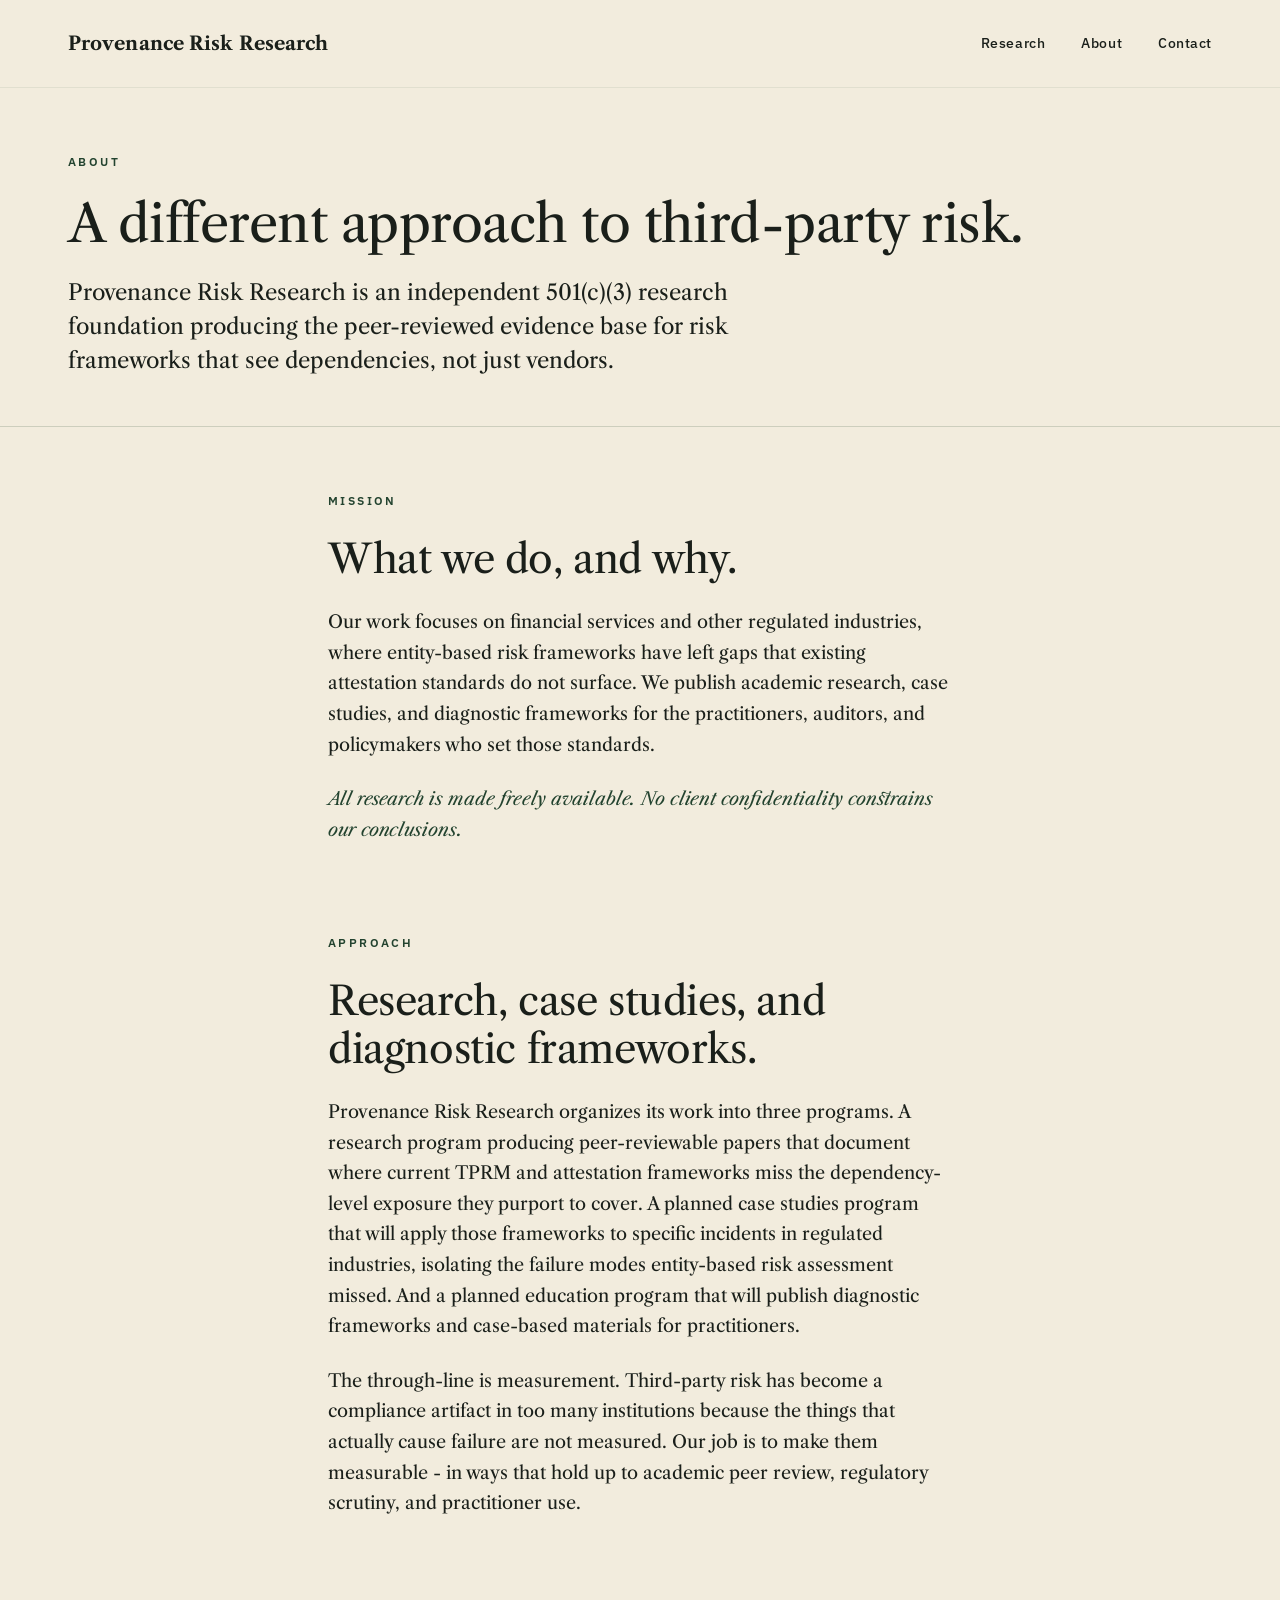
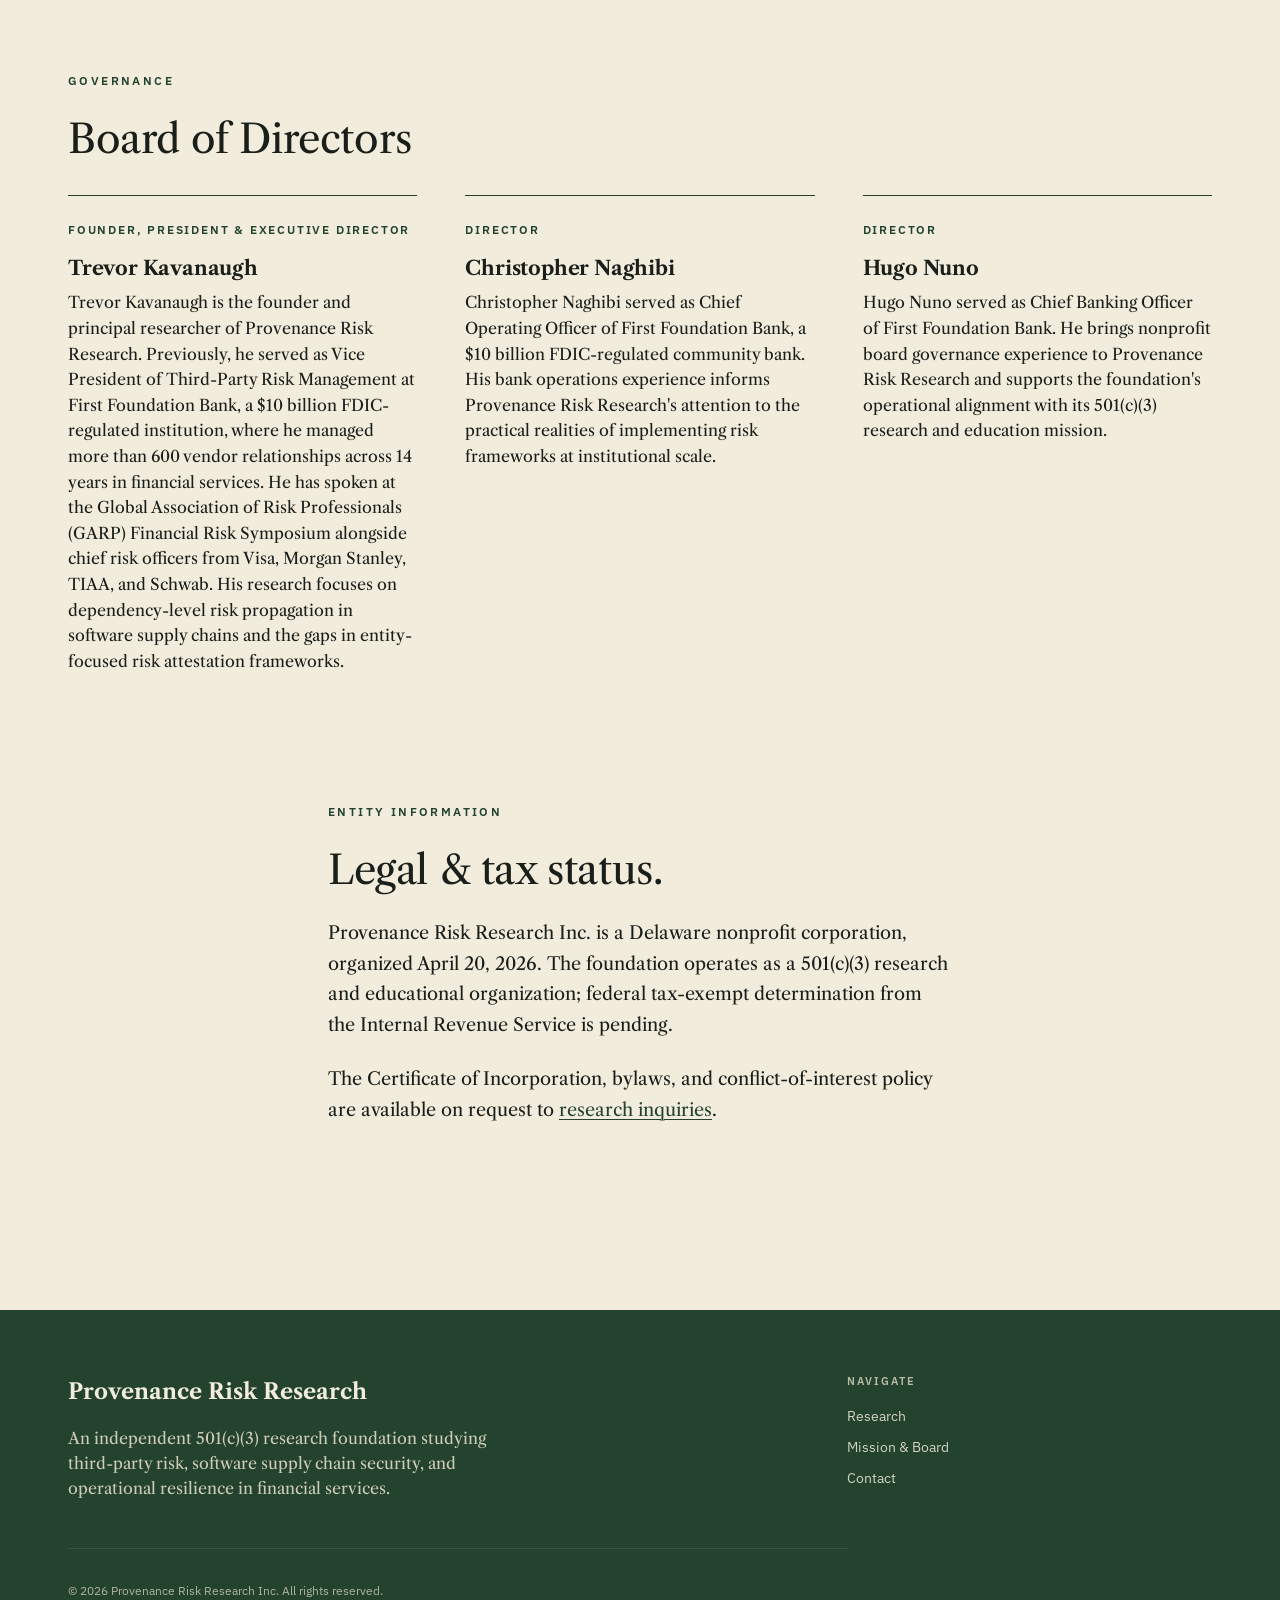
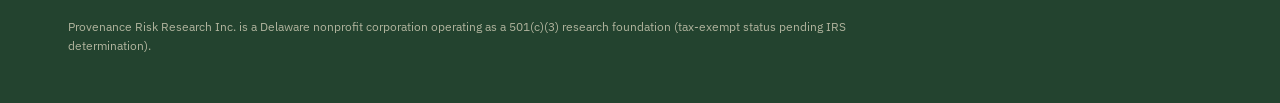
==== about.html @ a66f8438 "feat: initial commit - Provenance Risk Research site MVP v1.0 Home, Research, About, and Contact pag" ====
<!DOCTYPE html>
<html lang="en">
<head>
<meta charset="UTF-8">
<meta name="viewport" content="width=device-width, initial-scale=1.0">
<title>About - Provenance Risk Research</title>
<meta name="description" content="Provenance Risk Research Inc. is an independent 501(c)(3) research foundation producing the peer-reviewed evidence base for a different approach to third-party risk management.">

<link rel="preconnect" href="https://fonts.googleapis.com">
<link rel="preconnect" href="https://fonts.gstatic.com" crossorigin>
<link href="https://fonts.googleapis.com/css2?family=Libre+Caslon+Text:ital,wght@0,400;0,700;1,400&family=IBM+Plex+Sans:wght@400;500;600&display=swap" rel="stylesheet">
<link rel="stylesheet" href="css/styles.css">
</head>
<body>
<a class="skip-link" href="#main">Skip to content</a>

<header class="site-header">
  <div class="page nav" role="navigation" aria-label="Primary">
    <a href="/" class="wordmark">Provenance Risk Research</a>
    <button class="nav-toggle" aria-controls="nav-links" aria-expanded="false">Menu</button>
    <ul class="nav-links" id="nav-links">
      <li><a href="research.html">Research</a></li>
      <li><a href="about.html">About</a></li>
      <li><a href="contact.html">Contact</a></li>
    </ul>
  </div>
</header>

<main id="main">

  <section class="page-header">
    <div class="page">
      <span class="eyebrow">About</span>
      <h1>A different approach to third-party risk.</h1>
      <p class="lede">Provenance Risk Research is an independent 501(c)(3) research foundation producing the peer-reviewed evidence base for risk frameworks that see dependencies, not just vendors.</p>
    </div>
  </section>

  <section class="section">
    <div class="page content">
      <span class="eyebrow">Mission</span>
      <h2>What we do, and why.</h2>
      <div class="body">
        <p>Our work focuses on financial services and other regulated industries, where entity-based risk frameworks have left gaps that existing attestation standards do not surface. We publish academic research, case studies, and diagnostic frameworks for the practitioners, auditors, and policymakers who set those standards.</p>
        <p><em>All research is made freely available. No client confidentiality constrains our conclusions.</em></p>
      </div>
    </div>
  </section>

  <section class="section">
    <div class="page content">
      <span class="eyebrow">Approach</span>
      <h2>Research, case studies, and diagnostic frameworks.</h2>
      <div class="body">
        <p>Provenance Risk Research organizes its work into three programs. A research program producing peer-reviewable papers that document where current TPRM and attestation frameworks miss the dependency-level exposure they purport to cover. A planned case studies program that will apply those frameworks to specific incidents in regulated industries, isolating the failure modes entity-based risk assessment missed. And a planned education program that will publish diagnostic frameworks and case-based materials for practitioners.</p>
        <p>The through-line is measurement. Third-party risk has become a compliance artifact in too many institutions because the things that actually cause failure are not measured. Our job is to make them measurable - in ways that hold up to academic peer review, regulatory scrutiny, and practitioner use.</p>
      </div>
    </div>
  </section>

  <section class="board">
    <div class="page">
      <span class="eyebrow">Governance</span>
      <h2>Board of Directors</h2>

      <div class="board-grid">

        <div class="director">
          <div class="title">Founder, President &amp; Executive Director</div>
          <h3>Trevor Kavanaugh</h3>
          <p class="bio">Trevor Kavanaugh is the founder and principal researcher of Provenance Risk Research. Previously, he served as Vice President of Third-Party Risk Management at First Foundation Bank, a $10 billion FDIC-regulated institution, where he managed more than 600 vendor relationships across 14 years in financial services. He has spoken at the Global Association of Risk Professionals (GARP) Financial Risk Symposium alongside chief risk officers from Visa, Morgan Stanley, TIAA, and Schwab. His research focuses on dependency-level risk propagation in software supply chains and the gaps in entity-focused risk attestation frameworks.</p>
        </div>

        <!-- DRAFT - requires Chris Naghibi's explicit approval before launch -->
        <div class="director">
          <div class="title">Director</div>
          <h3>Christopher Naghibi</h3>
          <p class="bio">Christopher Naghibi served as Chief Operating Officer of First Foundation Bank, a $10 billion FDIC-regulated community bank. His bank operations experience informs Provenance Risk Research's attention to the practical realities of implementing risk frameworks at institutional scale.</p>
        </div>

        <!-- DRAFT - requires Hugo Nuno's explicit approval before launch -->
        <div class="director">
          <div class="title">Director</div>
          <h3>Hugo Nuno</h3>
          <p class="bio">Hugo Nuno served as Chief Banking Officer of First Foundation Bank. He brings nonprofit board governance experience to Provenance Risk Research and supports the foundation's operational alignment with its 501(c)(3) research and education mission.</p>
        </div>

      </div>
    </div>
  </section>

  <section class="section">
    <div class="page content">
      <span class="eyebrow">Entity Information</span>
      <h2>Legal &amp; tax status.</h2>
      <div class="body">
        <p>Provenance Risk Research Inc. is a Delaware nonprofit corporation, organized April 20, 2026. The foundation operates as a 501(c)(3) research and educational organization; federal tax-exempt determination from the Internal Revenue Service is pending.</p>
        <p>The Certificate of Incorporation, bylaws, and conflict-of-interest policy are available on request to <a href="contact.html">research inquiries</a>.</p>
      </div>
    </div>
  </section>

</main>

<footer class="site-footer">
  <div class="page">
    <div class="footer-grid">
      <div>
        <div class="wordmark-white">Provenance Risk Research</div>
        <p class="tagline">An independent 501(c)(3) research foundation studying third-party risk, software supply chain security, and operational resilience in financial services.</p>
      </div>
      <div>
        <h4>Navigate</h4>
        <ul>
          <li><a href="research.html">Research</a></li>
          <li><a href="about.html">Mission &amp; Board</a></li>
          <li><a href="contact.html">Contact</a></li>
        </ul>
      </div>
    </div>
    <div class="footer-legal">
      <p>&copy; 2026 Provenance Risk Research Inc. All rights reserved.</p>
      <p>Provenance Risk Research Inc. is a Delaware nonprofit corporation operating as a 501(c)(3) research foundation (tax-exempt status pending IRS determination).</p>
    </div>
  </div>
</footer>

<script src="js/main.js"></script>
</body>
</html>
---- css/styles.css ----
/* Provenance Risk Research - styles.css
   Palette: Deep Forest + Cream
   Type: Libre Caslon Text (serif) + IBM Plex Sans (sans)
*/

:root {
  --forest: #23432F;
  --forest-deep: #1A3024;
  --forest-muted: #4A6354;
  --cream: #F2ECDD;
  --cream-light: #F6F1E7;
  --cream-warm: #EEE5CE;
  --ink: #1A1F1A;
  --ink-muted: #556056;
  --rule: rgba(35, 67, 47, 0.18);
  --rule-soft: rgba(35, 67, 47, 0.08);

  --font-serif: 'Libre Caslon Text', 'Source Serif 4', Georgia, serif;
  --font-sans: 'IBM Plex Sans', -apple-system, BlinkMacSystemFont, 'Segoe UI', sans-serif;

  --space-1: 8px;
  --space-2: 16px;
  --space-3: 24px;
  --space-4: 32px;
  --space-5: 48px;
  --space-6: 64px;
  --space-7: 96px;
  --space-8: 128px;

  --page-max: 1240px;
  --content-max: 720px;
  --wide-max: 960px;
}

* { box-sizing: border-box; margin: 0; padding: 0; }

html {
  font-size: 16px;
  scroll-behavior: smooth;
}

body {
  font-family: var(--font-serif);
  font-size: 18px;
  line-height: 1.65;
  color: var(--ink);
  background: var(--cream);
  -webkit-font-smoothing: antialiased;
  -moz-osx-font-smoothing: grayscale;
}

/* ===== Skip link (accessibility) ===== */
.skip-link {
  position: absolute;
  left: -9999px;
  top: 0;
  background: var(--forest);
  color: var(--cream);
  padding: 12px 20px;
  font-family: var(--font-sans);
  font-size: 14px;
  text-decoration: none;
  z-index: 1000;
}
.skip-link:focus { left: 16px; top: 16px; }

/* ===== Typography ===== */
h1, h2, h3, h4, h5, h6 { font-family: var(--font-serif); font-weight: 400; letter-spacing: -0.01em; }

h1 { font-size: clamp(40px, 5.5vw, 64px); line-height: 1.08; }
h2 { font-size: clamp(28px, 3.2vw, 40px); line-height: 1.2; }
h3 { font-size: 22px; line-height: 1.35; }
h4 { font-size: 18px; line-height: 1.4; font-weight: 700; }

p { margin-bottom: 1em; }
p:last-child { margin-bottom: 0; }

em { font-style: italic; color: var(--forest); }

a {
  color: var(--forest);
  text-decoration: underline;
  text-decoration-thickness: 1px;
  text-underline-offset: 3px;
  transition: color 0.15s ease;
}
a:hover { color: var(--forest-deep); text-decoration-thickness: 2px; }

.eyebrow {
  font-family: var(--font-sans);
  font-size: 12px;
  font-weight: 600;
  letter-spacing: 0.2em;
  text-transform: uppercase;
  color: var(--forest);
  margin-bottom: var(--space-3);
  display: block;
}

.lede {
  font-size: clamp(18px, 2vw, 22px);
  line-height: 1.55;
  color: var(--ink);
}

.meta {
  font-family: var(--font-sans);
  font-size: 13px;
  letter-spacing: 0.02em;
  color: var(--ink-muted);
}

/* ===== Layout ===== */
.page {
  max-width: var(--page-max);
  margin: 0 auto;
  padding: 0 var(--space-5);
}

.content {
  max-width: var(--content-max);
}

.wide {
  max-width: var(--wide-max);
}

/* ===== Header / Nav ===== */
.site-header {
  padding: var(--space-4) 0;
  border-bottom: 1px solid var(--rule-soft);
  background: var(--cream);
}

.nav {
  display: flex;
  justify-content: space-between;
  align-items: center;
}

.wordmark {
  font-family: var(--font-serif);
  font-size: 19px;
  font-weight: 700;
  letter-spacing: 0.005em;
  color: var(--ink);
  text-decoration: none;
  line-height: 1;
}
.wordmark:hover { color: var(--forest); text-decoration: none; }

.nav-links {
  display: flex;
  gap: 36px;
  list-style: none;
  font-family: var(--font-sans);
  font-size: 14px;
  font-weight: 500;
  letter-spacing: 0.04em;
}

.nav-links a {
  color: var(--ink);
  text-decoration: none;
  padding: 6px 0;
  border-bottom: 1px solid transparent;
  transition: border-color 0.15s ease, color 0.15s ease;
}
.nav-links a:hover { color: var(--forest); border-bottom-color: var(--forest); }
.nav-links a.active { color: var(--forest); border-bottom-color: var(--forest); }

.nav-toggle {
  display: none;
  background: none;
  border: 0;
  padding: 8px;
  cursor: pointer;
  color: var(--ink);
  font-family: var(--font-sans);
  font-size: 13px;
}

/* ===== Hero ===== */
.hero {
  padding: var(--space-7) 0 var(--space-6);
}

.hero .headline {
  max-width: 900px;
  margin-bottom: var(--space-4);
}

.hero .lede {
  max-width: 700px;
  margin-bottom: var(--space-5);
}

/* ===== Featured callout (paper on home) ===== */
.featured-paper {
  border-top: 1px solid var(--forest);
  padding-top: var(--space-4);
  display: grid;
  grid-template-columns: 200px 1fr;
  gap: var(--space-5);
  max-width: 900px;
  margin-top: var(--space-5);
}

.featured-paper .label {
  font-family: var(--font-sans);
  font-size: 11px;
  font-weight: 600;
  letter-spacing: 0.18em;
  text-transform: uppercase;
  color: var(--forest);
  padding-top: 4px;
}

.featured-paper .title {
  font-family: var(--font-serif);
  font-size: 22px;
  font-style: italic;
  line-height: 1.4;
  margin-bottom: var(--space-2);
}
.featured-paper .title a { text-decoration: none; color: var(--ink); }
.featured-paper .title a:hover { color: var(--forest); }

.featured-paper .abstract {
  font-size: 17px;
  line-height: 1.6;
  color: var(--ink);
  margin-bottom: var(--space-3);
}

.featured-paper .meta-row {
  font-family: var(--font-sans);
  font-size: 13px;
  color: var(--ink-muted);
  display: flex;
  gap: 16px;
  flex-wrap: wrap;
}
.featured-paper .meta-row a {
  color: var(--forest);
  text-decoration: underline;
  text-underline-offset: 3px;
}

/* ===== Pillars ===== */
.pillars {
  padding: var(--space-7) 0;
  background: var(--cream-light);
  border-top: 1px solid var(--rule-soft);
  border-bottom: 1px solid var(--rule-soft);
}

.pillars-grid {
  display: grid;
  grid-template-columns: repeat(3, 1fr);
  gap: var(--space-5);
  margin-top: var(--space-5);
}

.pillar h3 {
  color: var(--forest);
  margin-bottom: var(--space-2);
  font-style: italic;
}

.pillar p {
  font-size: 17px;
  line-height: 1.6;
}

/* ===== Page header (inner pages) ===== */
.page-header {
  padding: var(--space-6) 0 var(--space-5);
  border-bottom: 1px solid var(--rule);
}

.page-header h1 {
  font-size: clamp(36px, 4.5vw, 52px);
  margin-bottom: var(--space-3);
}

.page-header .lede {
  max-width: 680px;
}

/* ===== Research listing ===== */
.paper-list {
  padding: var(--space-6) 0;
}

.paper-entry {
  padding: var(--space-5) 0;
  border-bottom: 1px solid var(--rule-soft);
  display: grid;
  grid-template-columns: 220px 1fr;
  gap: var(--space-5);
}
.paper-entry:last-child { border-bottom: 0; }

.paper-entry .side {
  font-family: var(--font-sans);
  font-size: 12px;
  font-weight: 600;
  letter-spacing: 0.18em;
  text-transform: uppercase;
  color: var(--forest);
}
.paper-entry .side .status {
  display: block;
  margin-top: 6px;
  font-weight: 400;
  letter-spacing: 0.04em;
  text-transform: none;
  color: var(--ink-muted);
  font-size: 13px;
}

.paper-entry h2 {
  font-style: italic;
  font-size: 26px;
  line-height: 1.3;
  margin-bottom: var(--space-3);
}
.paper-entry h2 a { color: var(--ink); text-decoration: none; }
.paper-entry h2 a:hover { color: var(--forest); }

.paper-entry .abstract {
  font-size: 17px;
  line-height: 1.6;
  margin-bottom: var(--space-3);
}

.paper-entry .actions {
  display: flex;
  gap: var(--space-3);
  font-family: var(--font-sans);
  font-size: 14px;
  font-weight: 500;
}

/* ===== Dataset card ===== */
.dataset {
  padding: var(--space-5) 0;
  border-bottom: 1px solid var(--rule-soft);
}

.dataset h2 {
  font-style: italic;
  font-size: 26px;
  margin-bottom: var(--space-2);
}

.dataset .dataset-meta {
  font-family: var(--font-sans);
  font-size: 13px;
  color: var(--ink-muted);
  margin-bottom: var(--space-3);
  letter-spacing: 0.02em;
}

.dataset .description {
  font-size: 17px;
  line-height: 1.6;
  margin-bottom: var(--space-3);
  max-width: 720px;
}

/* ===== About: board ===== */
.board {
  padding: var(--space-6) 0;
}

.board-grid {
  display: grid;
  grid-template-columns: repeat(3, 1fr);
  gap: var(--space-5);
  margin-top: var(--space-4);
}

.director {
  padding-top: var(--space-3);
  border-top: 1px solid var(--forest);
}

.director h3 {
  font-size: 20px;
  font-weight: 700;
  margin-bottom: var(--space-1);
}

.director .title {
  font-family: var(--font-sans);
  font-size: 12px;
  font-weight: 600;
  letter-spacing: 0.15em;
  text-transform: uppercase;
  color: var(--forest);
  margin-bottom: var(--space-2);
}

.director .bio {
  font-size: 16px;
  line-height: 1.6;
  color: var(--ink);
}

/* ===== Section heading (inner content) ===== */
.section {
  padding: var(--space-6) 0;
}
.section + .section { padding-top: 0; }

.section h2 {
  margin-bottom: var(--space-3);
}

.section .body p {
  font-size: 18px;
  line-height: 1.7;
  max-width: 720px;
  margin-bottom: var(--space-3);
}

/* ===== Contact ===== */
.contact-block {
  padding: var(--space-6) 0 var(--space-7);
}

.contact-item {
  margin-bottom: var(--space-5);
  max-width: 640px;
}

.contact-item .label {
  font-family: var(--font-sans);
  font-size: 12px;
  font-weight: 600;
  letter-spacing: 0.18em;
  text-transform: uppercase;
  color: var(--forest);
  margin-bottom: var(--space-2);
  display: block;
}

.contact-item .email {
  font-family: var(--font-serif);
  font-size: 24px;
  font-style: italic;
}

/* ===== Footer ===== */
.site-footer {
  background: var(--forest);
  color: var(--cream);
  padding: var(--space-6) 0 var(--space-4);
  margin-top: var(--space-7);
}

.footer-grid {
  display: grid;
  grid-template-columns: 2fr 1fr;
  gap: var(--space-5);
  margin-bottom: var(--space-5);
}

.footer-grid h4 {
  font-family: var(--font-sans);
  font-size: 11px;
  font-weight: 600;
  letter-spacing: 0.18em;
  text-transform: uppercase;
  color: var(--cream-warm);
  margin-bottom: var(--space-2);
  opacity: 0.75;
}

.site-footer .wordmark-white {
  font-family: var(--font-serif);
  font-size: 22px;
  font-weight: 700;
  color: var(--cream);
  margin-bottom: var(--space-2);
}

.site-footer .tagline {
  font-size: 16px;
  line-height: 1.55;
  color: var(--cream-warm);
  opacity: 0.85;
  max-width: 420px;
}

.site-footer ul {
  list-style: none;
  font-family: var(--font-sans);
  font-size: 14px;
}
.site-footer ul li { margin-bottom: var(--space-1); }
.site-footer a {
  color: var(--cream);
  text-decoration: none;
  opacity: 0.85;
}
.site-footer a:hover { opacity: 1; text-decoration: underline; text-underline-offset: 3px; }

.footer-legal {
  padding-top: var(--space-4);
  border-top: 1px solid rgba(242, 236, 221, 0.15);
  font-family: var(--font-sans);
  font-size: 12px;
  color: var(--cream-warm);
  opacity: 0.7;
  line-height: 1.6;
  max-width: 780px;
}

.footer-legal p { margin-bottom: var(--space-2); }

/* ===== Responsive ===== */
@media (max-width: 900px) {
  .pillars-grid { grid-template-columns: 1fr; }
  .board-grid { grid-template-columns: 1fr; }
  .footer-grid { grid-template-columns: 1fr; }
  .featured-paper { grid-template-columns: 1fr; gap: var(--space-3); }
  .paper-entry { grid-template-columns: 1fr; gap: var(--space-3); }
}

@media (max-width: 720px) {
  .page { padding: 0 var(--space-3); }
  .hero { padding: var(--space-5) 0 var(--space-4); }
  .section { padding: var(--space-5) 0; }
  .nav-links { display: none; }
  .nav-toggle { display: block; }
  .nav-links.open {
    display: flex;
    position: absolute;
    top: 72px;
    left: 0;
    right: 0;
    background: var(--cream);
    flex-direction: column;
    gap: 0;
    padding: var(--space-3) var(--space-5);
    border-bottom: 1px solid var(--rule);
    z-index: 10;
  }
  .nav-links.open li { padding: 12px 0; border-bottom: 1px solid var(--rule-soft); }
  .nav-links.open li:last-child { border-bottom: 0; }
}
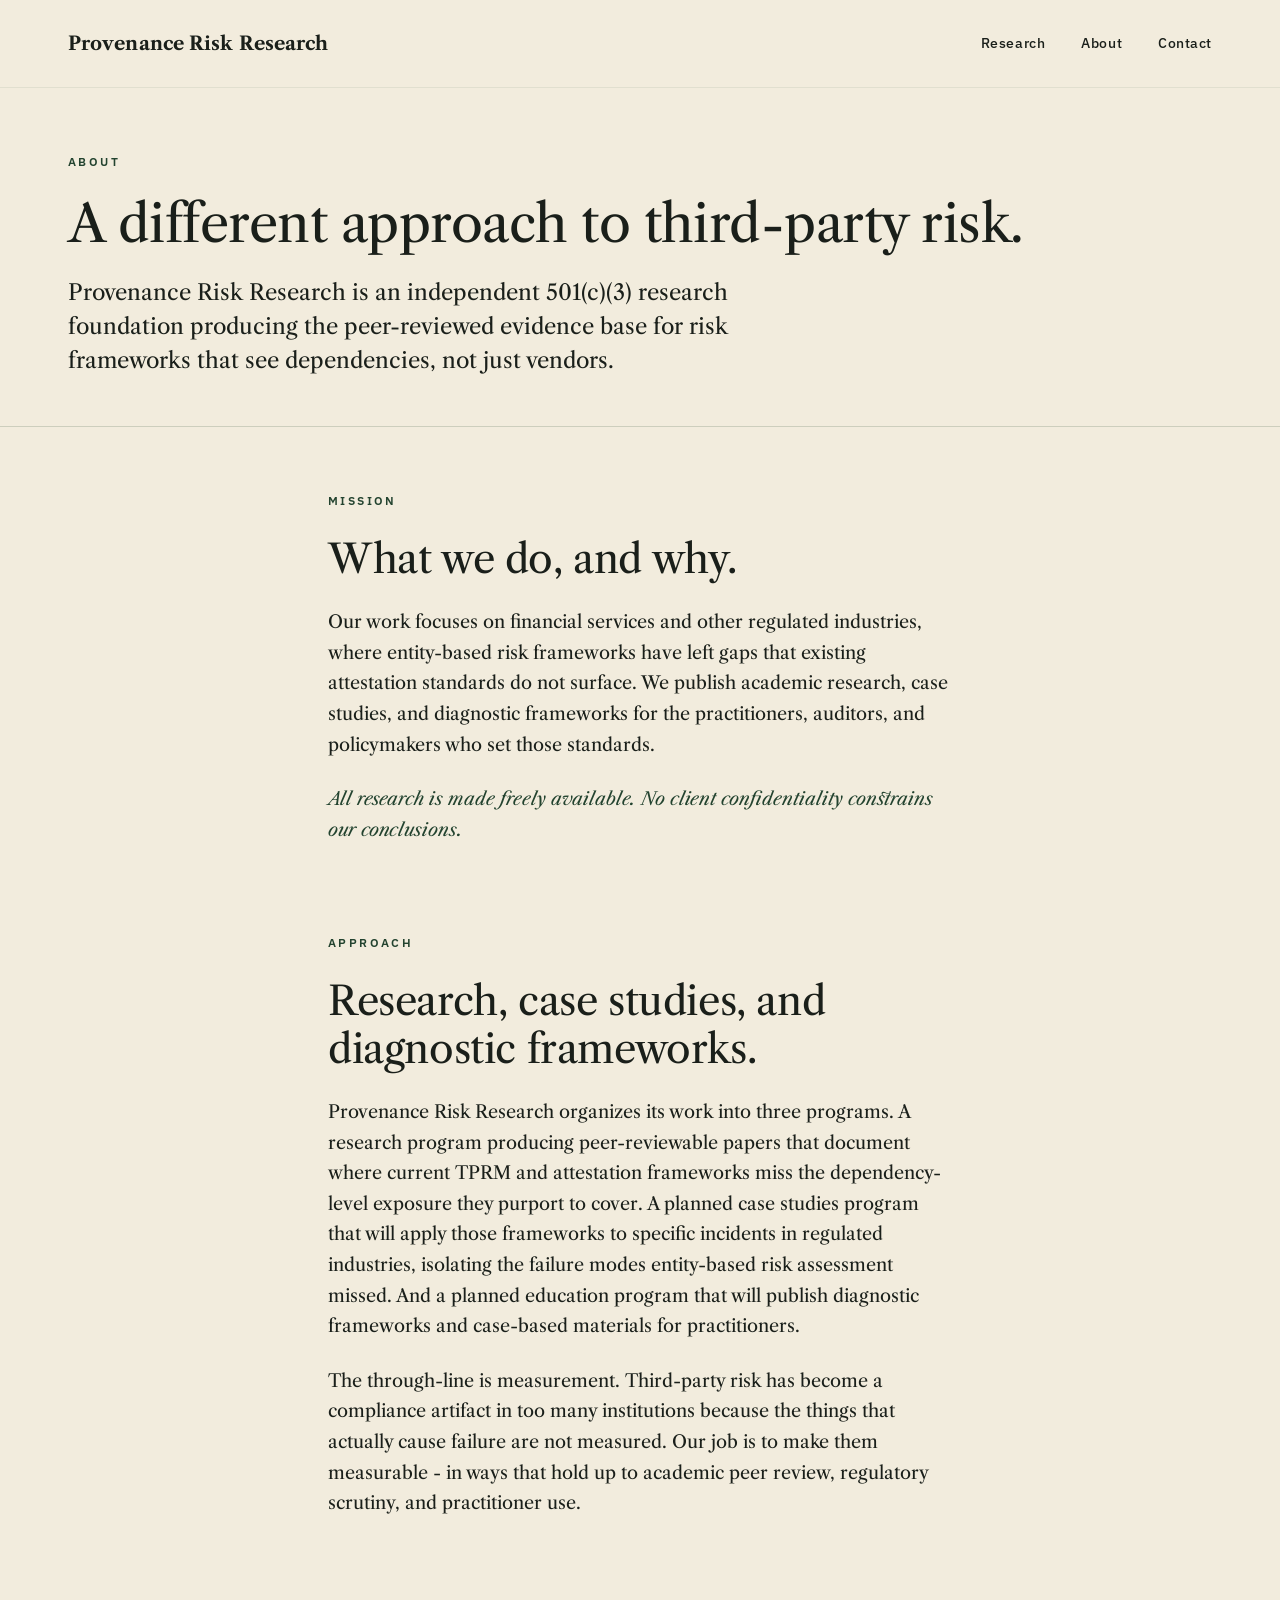
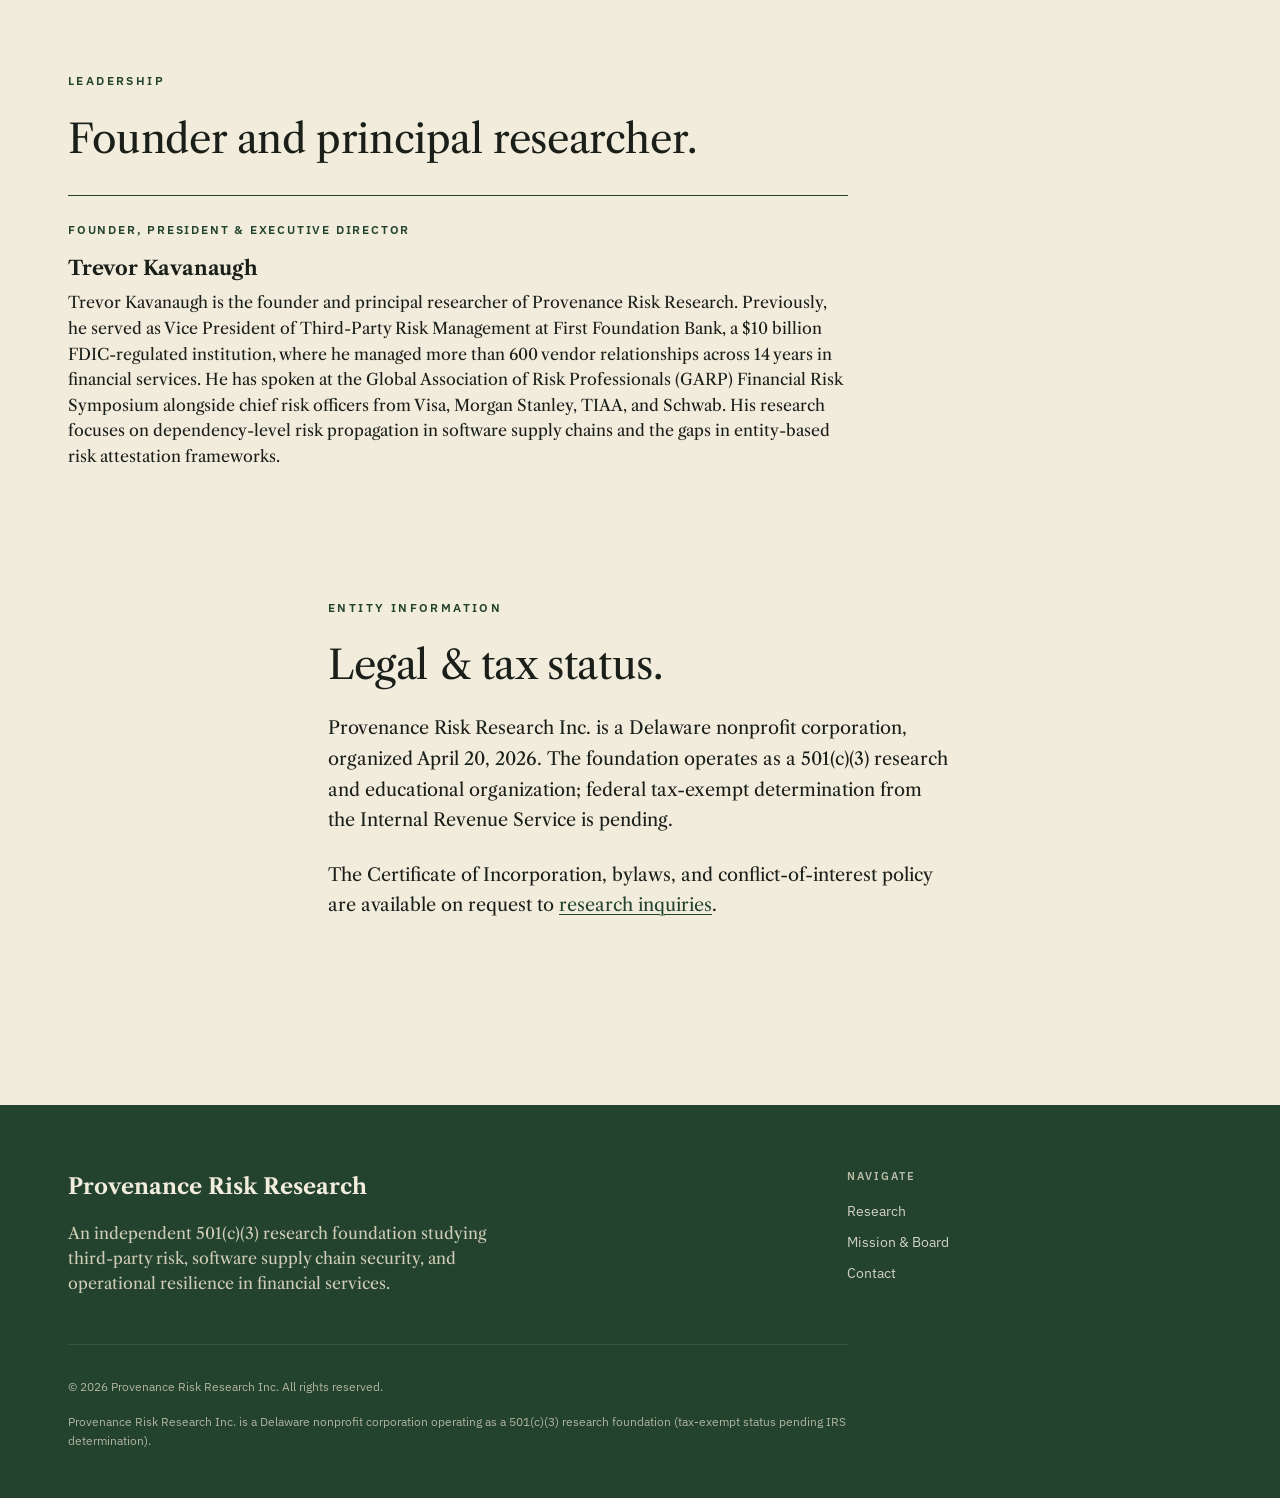
==== commit 91fd5ac8: "fix: pull unapproved directors from About page Chris Naghibi and Hugo Nuno have not yet been formall" ====
--- a/about.html
+++ b/about.html
@@ -60,29 +60,15 @@
 
   <section class="board">
     <div class="page">
-      <span class="eyebrow">Governance</span>
-      <h2>Board of Directors</h2>
+      <span class="eyebrow">Leadership</span>
+      <h2>Founder and principal researcher.</h2>
 
-      <div class="board-grid">
+      <div class="board-grid" style="grid-template-columns: 1fr; max-width: 780px;">
 
         <div class="director">
           <div class="title">Founder, President &amp; Executive Director</div>
           <h3>Trevor Kavanaugh</h3>
-          <p class="bio">Trevor Kavanaugh is the founder and principal researcher of Provenance Risk Research. Previously, he served as Vice President of Third-Party Risk Management at First Foundation Bank, a $10 billion FDIC-regulated institution, where he managed more than 600 vendor relationships across 14 years in financial services. He has spoken at the Global Association of Risk Professionals (GARP) Financial Risk Symposium alongside chief risk officers from Visa, Morgan Stanley, TIAA, and Schwab. His research focuses on dependency-level risk propagation in software supply chains and the gaps in entity-focused risk attestation frameworks.</p>
-        </div>
-
-        <!-- DRAFT - requires Chris Naghibi's explicit approval before launch -->
-        <div class="director">
-          <div class="title">Director</div>
-          <h3>Christopher Naghibi</h3>
-          <p class="bio">Christopher Naghibi served as Chief Operating Officer of First Foundation Bank, a $10 billion FDIC-regulated community bank. His bank operations experience informs Provenance Risk Research's attention to the practical realities of implementing risk frameworks at institutional scale.</p>
-        </div>
-
-        <!-- DRAFT - requires Hugo Nuno's explicit approval before launch -->
-        <div class="director">
-          <div class="title">Director</div>
-          <h3>Hugo Nuno</h3>
-          <p class="bio">Hugo Nuno served as Chief Banking Officer of First Foundation Bank. He brings nonprofit board governance experience to Provenance Risk Research and supports the foundation's operational alignment with its 501(c)(3) research and education mission.</p>
+          <p class="bio">Trevor Kavanaugh is the founder and principal researcher of Provenance Risk Research. Previously, he served as Vice President of Third-Party Risk Management at First Foundation Bank, a $10 billion FDIC-regulated institution, where he managed more than 600 vendor relationships across 14 years in financial services. He has spoken at the Global Association of Risk Professionals (GARP) Financial Risk Symposium alongside chief risk officers from Visa, Morgan Stanley, TIAA, and Schwab. His research focuses on dependency-level risk propagation in software supply chains and the gaps in entity-based risk attestation frameworks.</p>
         </div>
 
       </div>
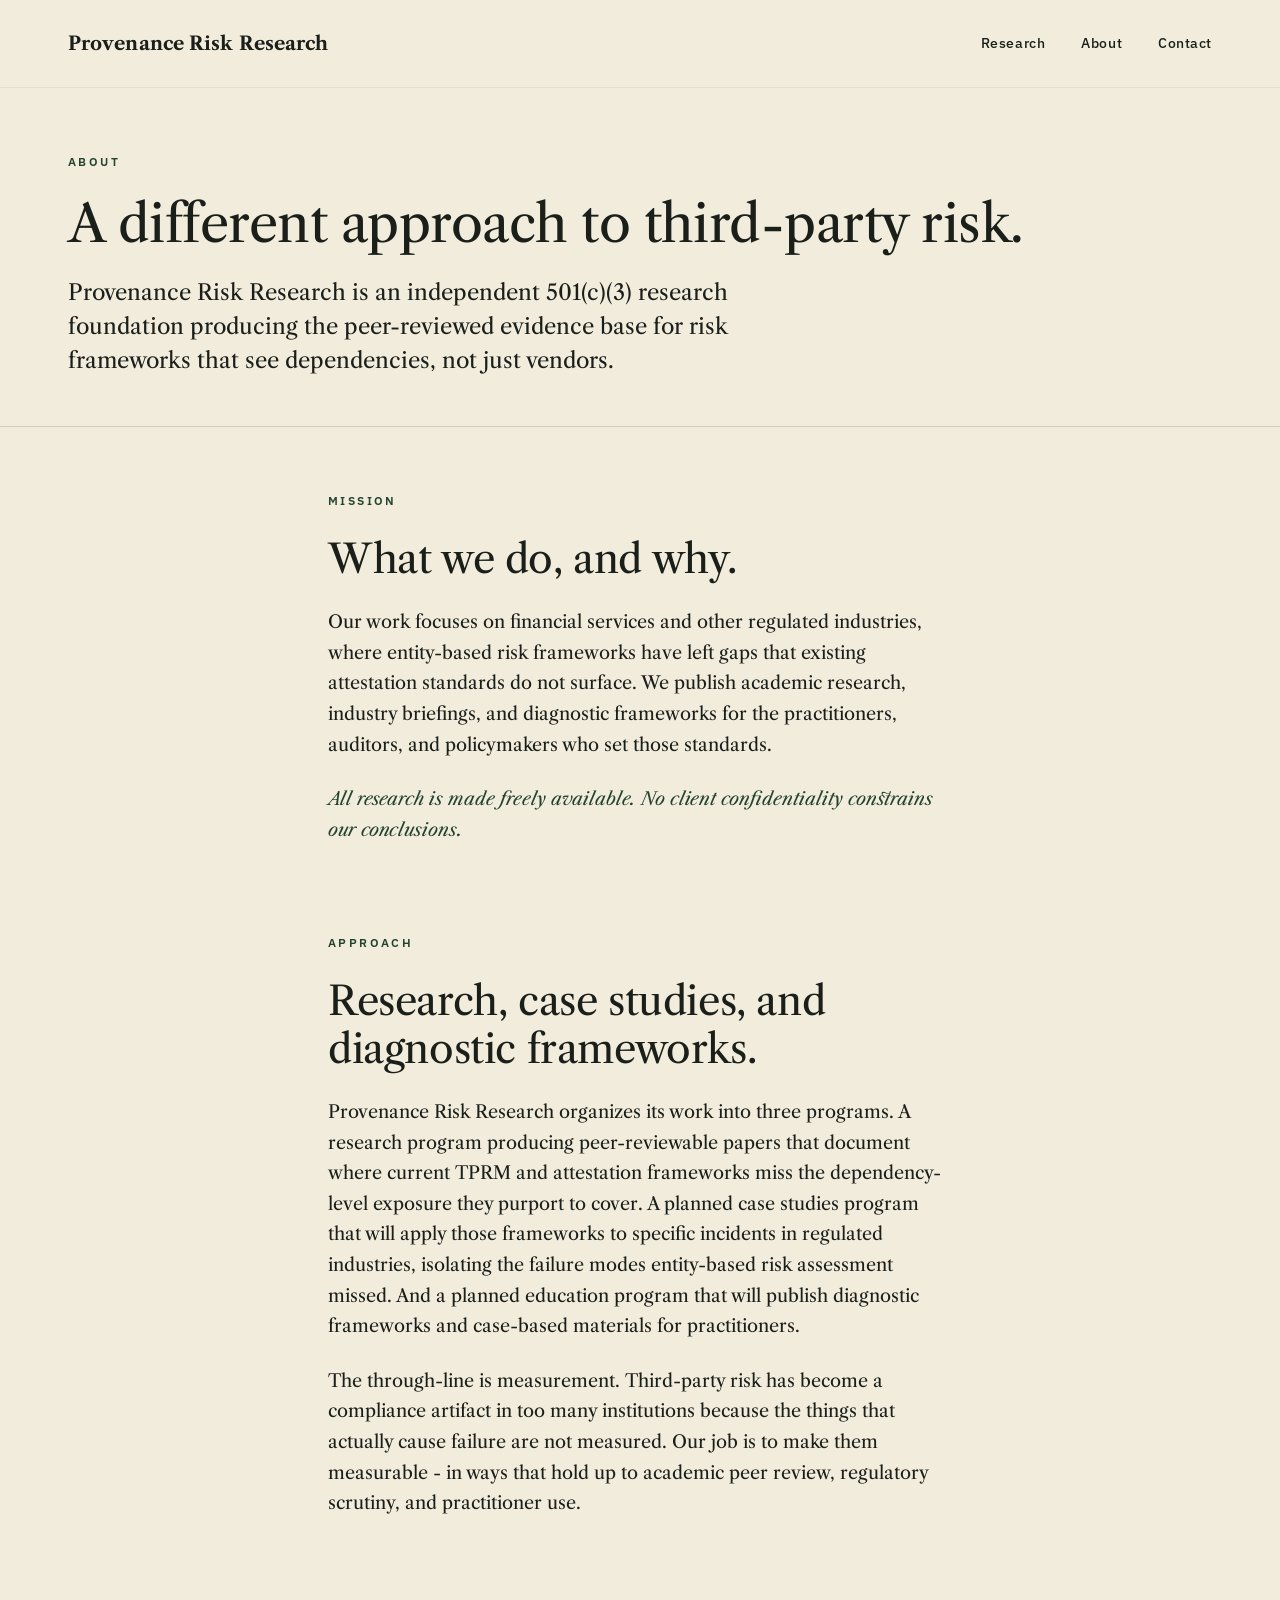
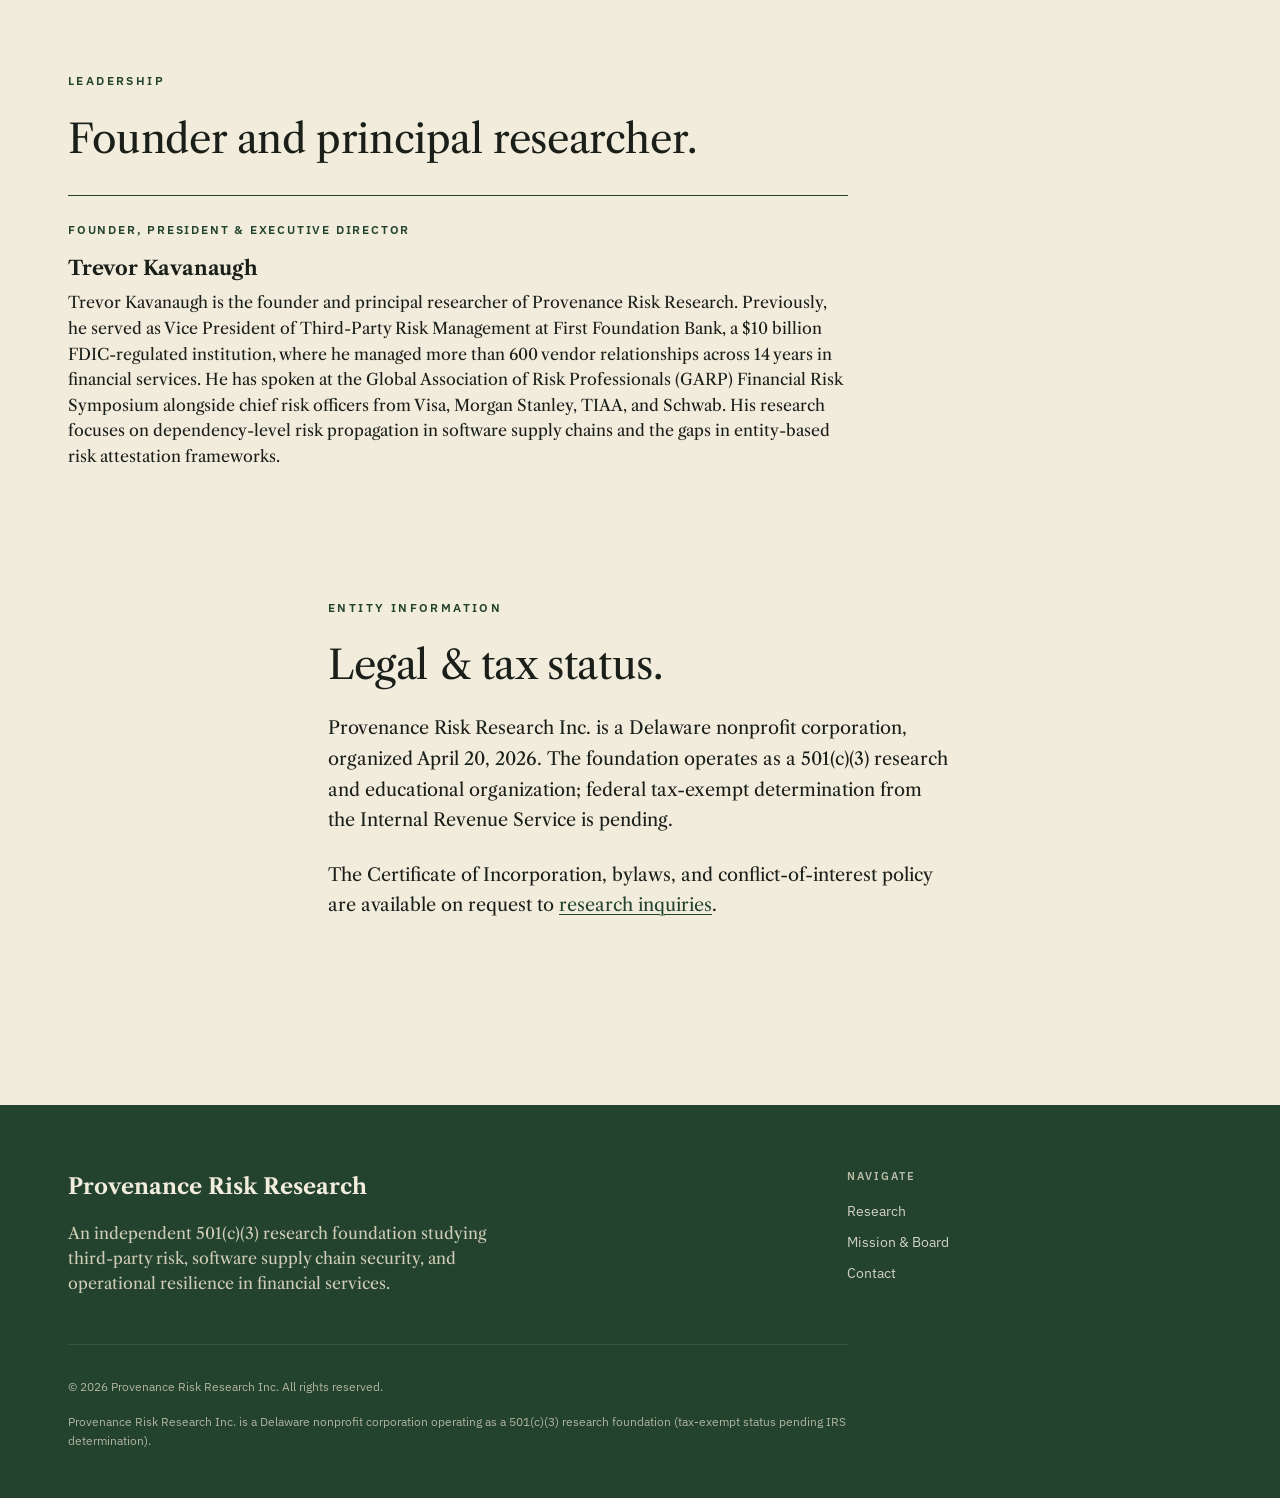
==== commit 3999109b: "feat: launch payload - State of TPR 2026 whitepaper + Featured section reorder Coordinated PRR launc" ====
--- a/about.html
+++ b/about.html
@@ -41,7 +41,7 @@
       <span class="eyebrow">Mission</span>
       <h2>What we do, and why.</h2>
       <div class="body">
-        <p>Our work focuses on financial services and other regulated industries, where entity-based risk frameworks have left gaps that existing attestation standards do not surface. We publish academic research, case studies, and diagnostic frameworks for the practitioners, auditors, and policymakers who set those standards.</p>
+        <p>Our work focuses on financial services and other regulated industries, where entity-based risk frameworks have left gaps that existing attestation standards do not surface. We publish academic research, industry briefings, and diagnostic frameworks for the practitioners, auditors, and policymakers who set those standards.</p>
         <p><em>All research is made freely available. No client confidentiality constrains our conclusions.</em></p>
       </div>
     </div>
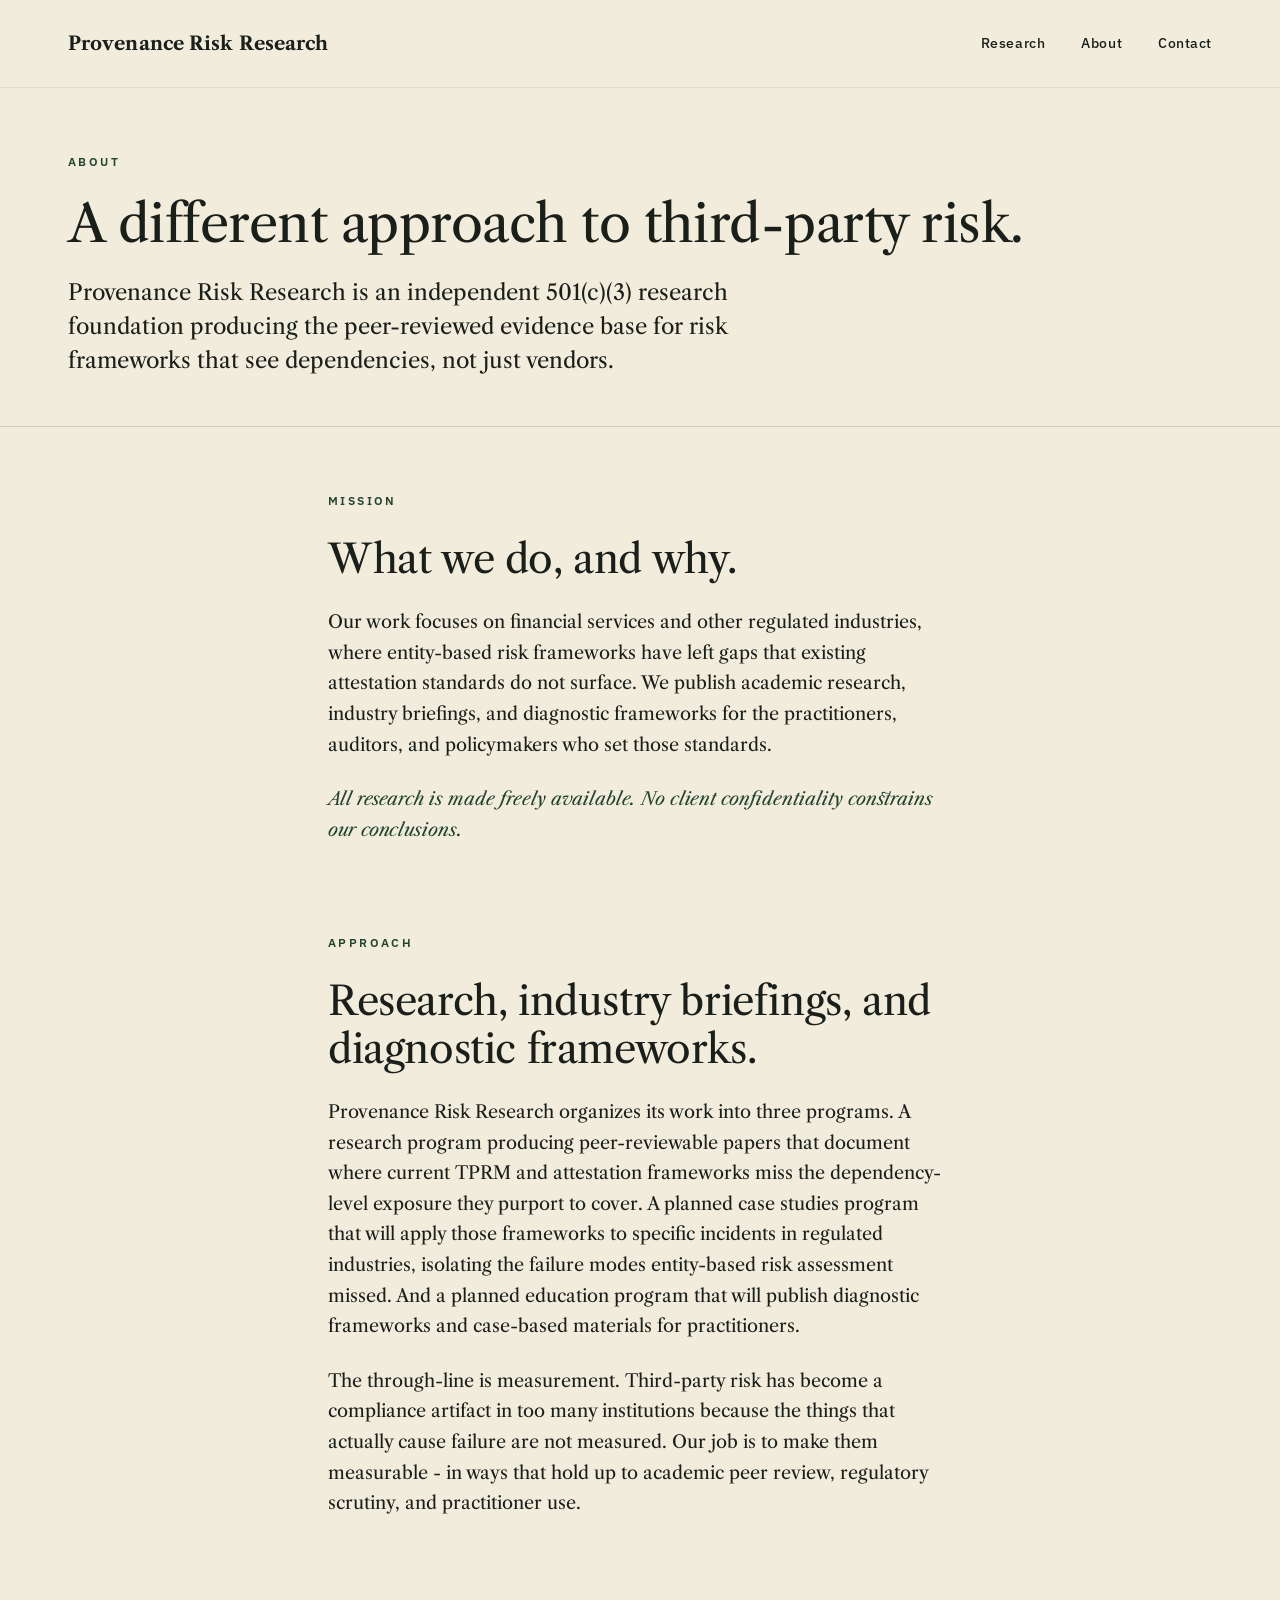
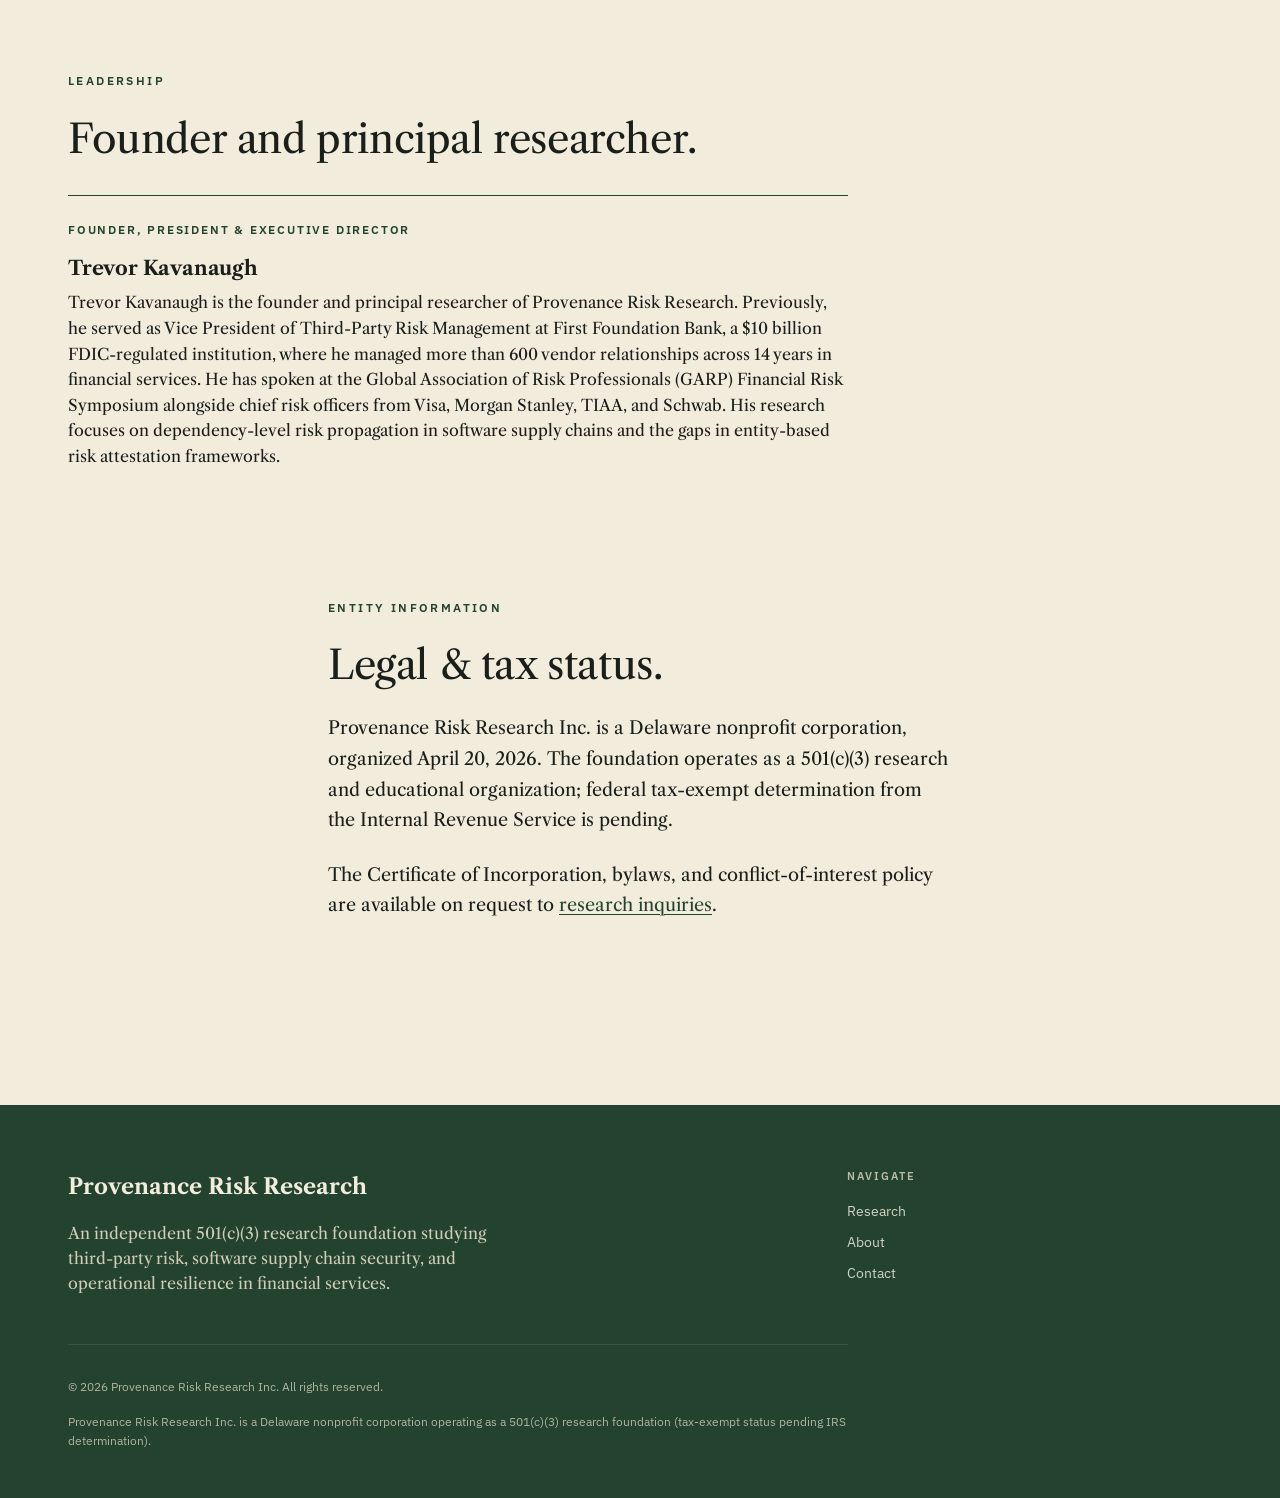
==== commit 0a8a4517: "fix: pre-launch read-through cleanups - About H2 said 'Research, case studies, and diagnostic framew" ====
--- a/about.html
+++ b/about.html
@@ -50,7 +50,7 @@
   <section class="section">
     <div class="page content">
       <span class="eyebrow">Approach</span>
-      <h2>Research, case studies, and diagnostic frameworks.</h2>
+      <h2>Research, industry briefings, and diagnostic frameworks.</h2>
       <div class="body">
         <p>Provenance Risk Research organizes its work into three programs. A research program producing peer-reviewable papers that document where current TPRM and attestation frameworks miss the dependency-level exposure they purport to cover. A planned case studies program that will apply those frameworks to specific incidents in regulated industries, isolating the failure modes entity-based risk assessment missed. And a planned education program that will publish diagnostic frameworks and case-based materials for practitioners.</p>
         <p>The through-line is measurement. Third-party risk has become a compliance artifact in too many institutions because the things that actually cause failure are not measured. Our job is to make them measurable - in ways that hold up to academic peer review, regulatory scrutiny, and practitioner use.</p>
@@ -99,7 +99,7 @@
         <h4>Navigate</h4>
         <ul>
           <li><a href="research.html">Research</a></li>
-          <li><a href="about.html">Mission &amp; Board</a></li>
+          <li><a href="about.html">About</a></li>
           <li><a href="contact.html">Contact</a></li>
         </ul>
       </div>
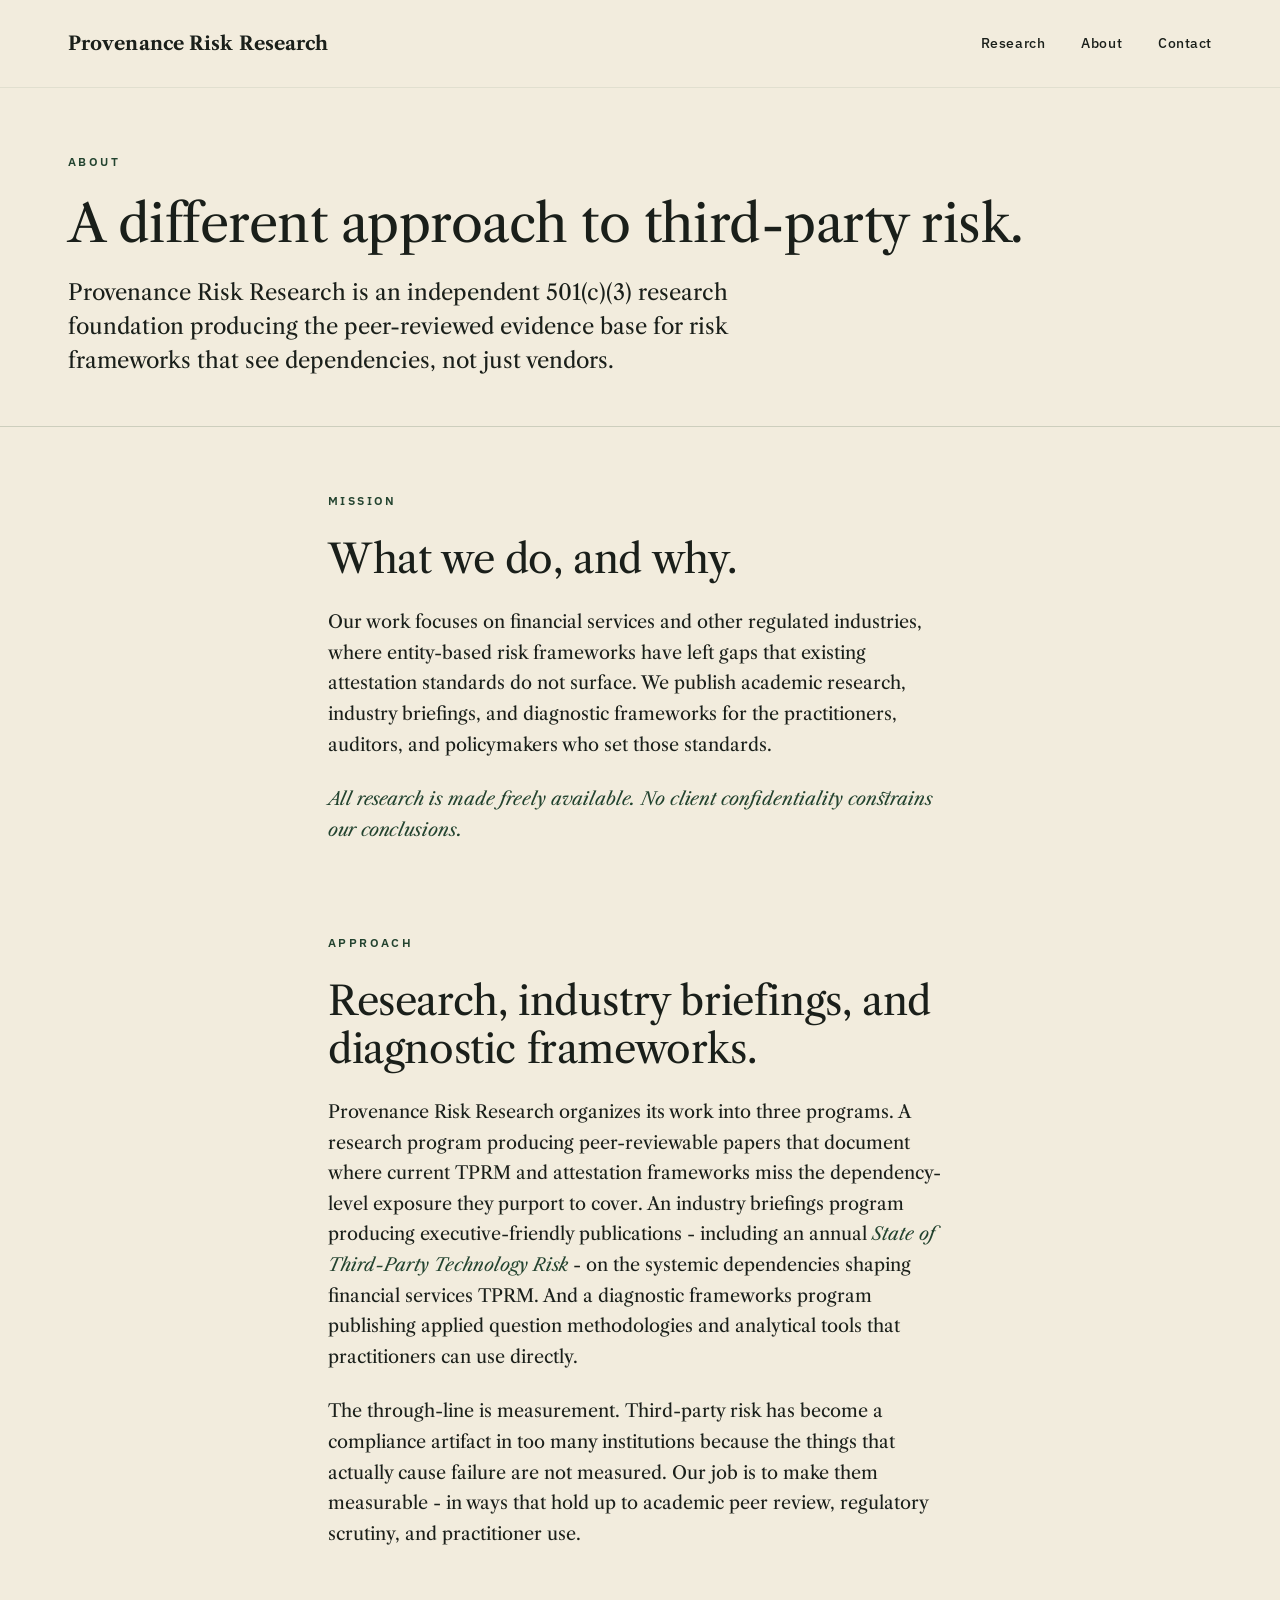
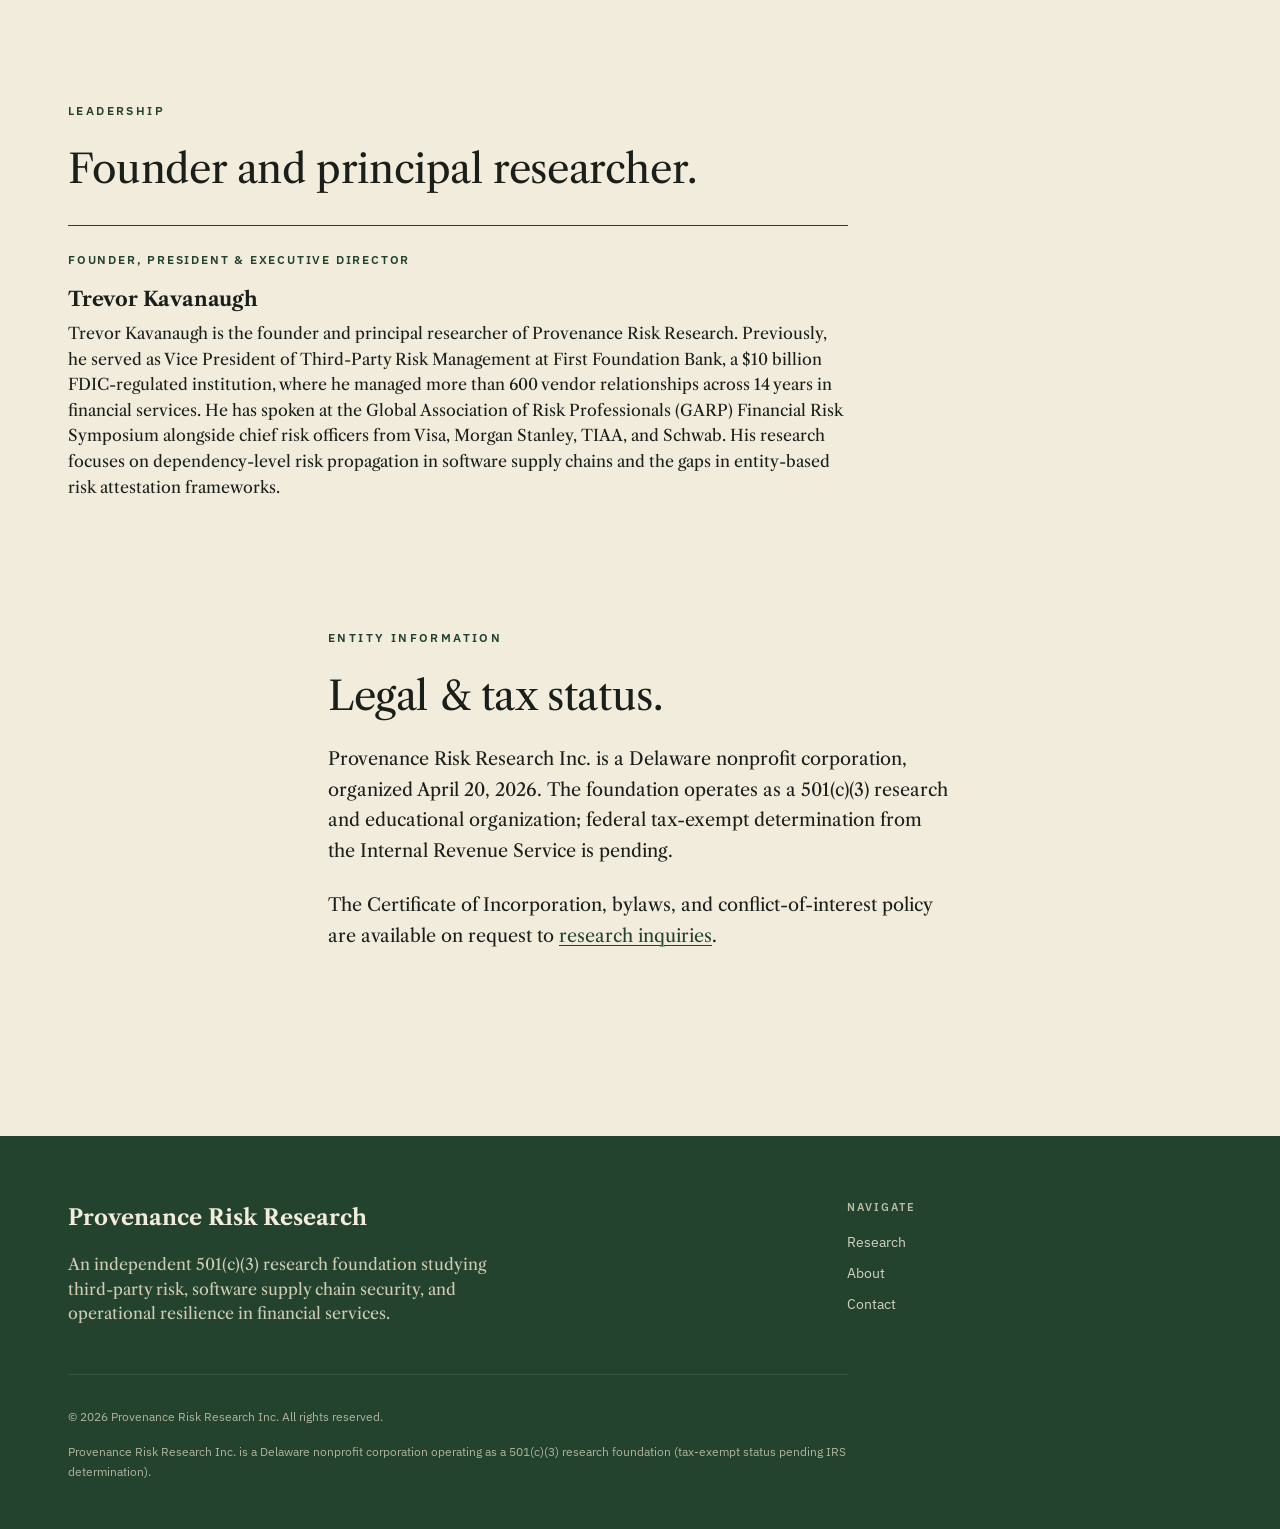
==== commit 8b1f6e7d: "fix: align home pillars with subhead - Research / Industry Briefings / Diagnostic Frameworks The hom" ====
--- a/about.html
+++ b/about.html
@@ -52,7 +52,7 @@
       <span class="eyebrow">Approach</span>
       <h2>Research, industry briefings, and diagnostic frameworks.</h2>
       <div class="body">
-        <p>Provenance Risk Research organizes its work into three programs. A research program producing peer-reviewable papers that document where current TPRM and attestation frameworks miss the dependency-level exposure they purport to cover. A planned case studies program that will apply those frameworks to specific incidents in regulated industries, isolating the failure modes entity-based risk assessment missed. And a planned education program that will publish diagnostic frameworks and case-based materials for practitioners.</p>
+        <p>Provenance Risk Research organizes its work into three programs. A research program producing peer-reviewable papers that document where current TPRM and attestation frameworks miss the dependency-level exposure they purport to cover. An industry briefings program producing executive-friendly publications - including an annual <em>State of Third-Party Technology Risk</em> - on the systemic dependencies shaping financial services TPRM. And a diagnostic frameworks program publishing applied question methodologies and analytical tools that practitioners can use directly.</p>
         <p>The through-line is measurement. Third-party risk has become a compliance artifact in too many institutions because the things that actually cause failure are not measured. Our job is to make them measurable - in ways that hold up to academic peer review, regulatory scrutiny, and practitioner use.</p>
       </div>
     </div>
